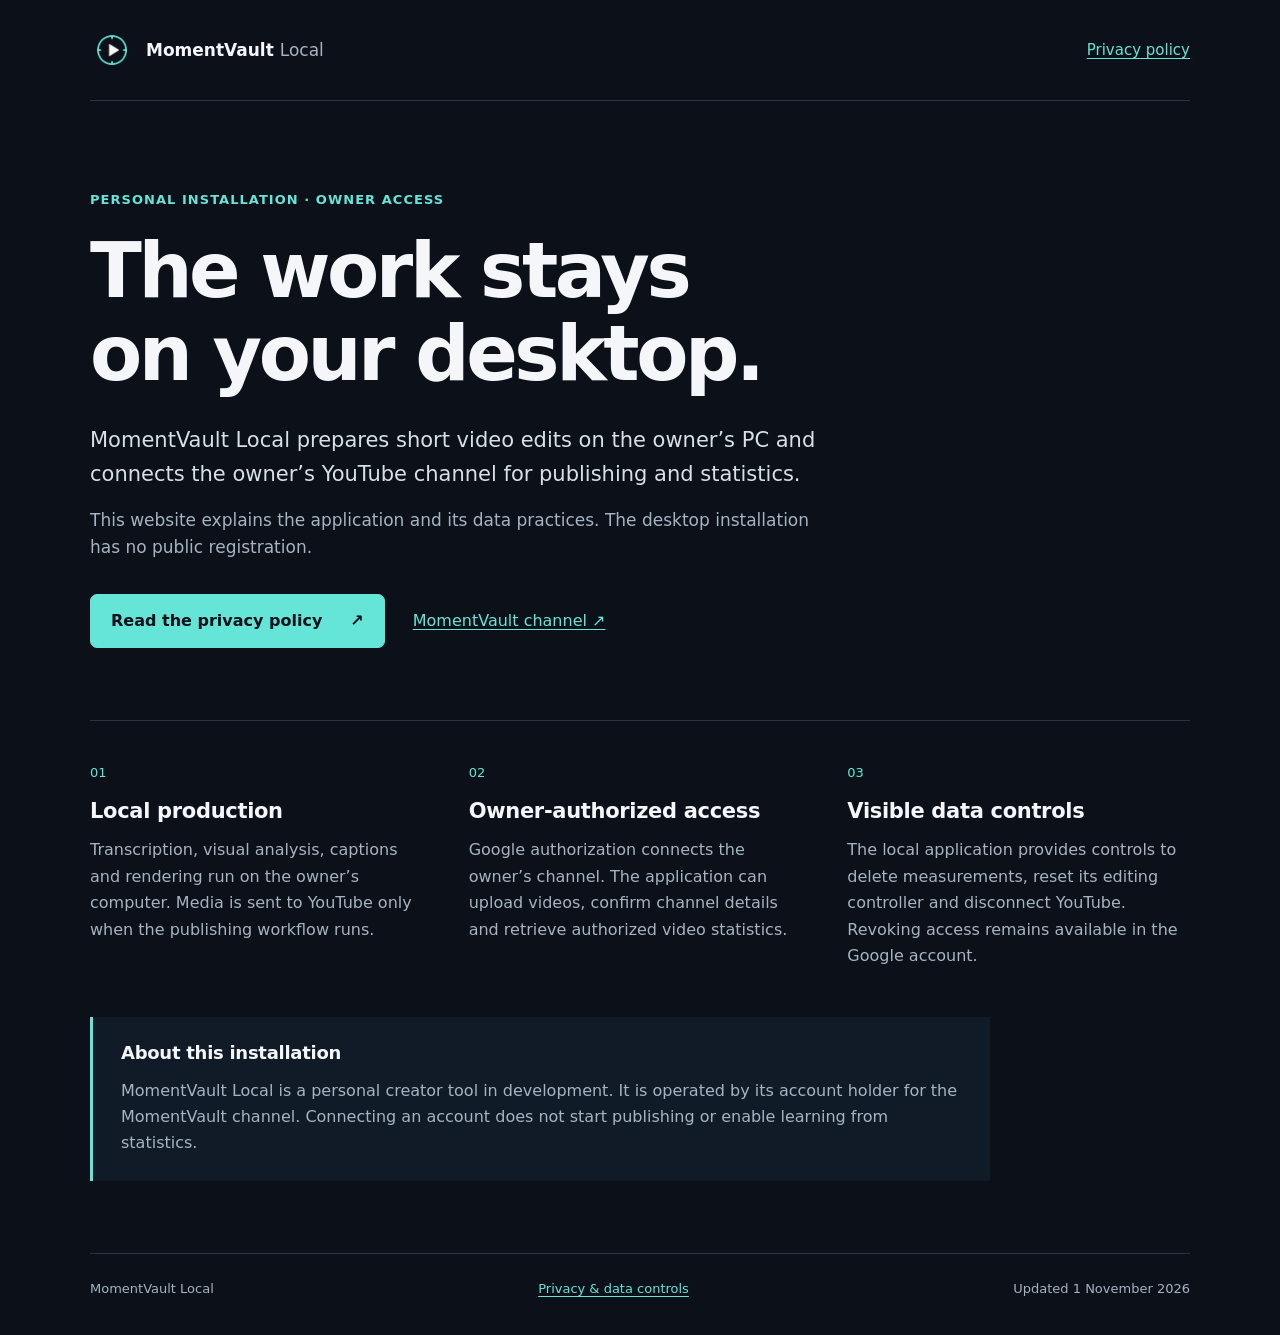
==== index.html @ fa466749 "Publish MomentVault Local information and privacy policy" ====
<!doctype html>
<html lang="en">
<head>
  <meta charset="utf-8">
  <meta name="viewport" content="width=device-width, initial-scale=1">
  <meta name="referrer" content="no-referrer">
  <meta http-equiv="Content-Security-Policy" content="default-src 'none'; style-src 'self'; img-src 'self'; base-uri 'none'; form-action 'none'">
  <meta name="description" content="MomentVault Local is a personal desktop tool for local video editing and owner-authorized YouTube publishing.">
  <title>MomentVault Local — Personal desktop tool</title>
  <link rel="stylesheet" href="style.css">
  <link rel="icon" href="mark.png" type="image/png">
</head>
<body>
  <a class="skip" href="#main">Skip to content</a>
  <header class="site-header wrap">
    <a class="brand" href="./"><img src="mark.png" width="44" height="44" alt=""><span>MomentVault <small>Local</small></span></a>
    <nav aria-label="Main"><a href="privacy.html">Privacy policy</a></nav>
  </header>
  <main id="main" class="wrap">
    <section class="hero" aria-labelledby="title">
      <p class="eyebrow">Personal installation · Owner access</p>
      <h1 id="title">The work stays<br>on your desktop.</h1>
      <p class="intro">MomentVault Local prepares short video edits on the owner’s PC and connects the owner’s YouTube channel for publishing and statistics.</p>
      <p class="intro secondary">This website explains the application and its data practices. The desktop installation has no public registration.</p>
      <div class="actions"><a class="button" href="privacy.html">Read the privacy policy <span aria-hidden="true">↗</span></a><a href="https://www.youtube.com/@MomentVaultCuts" target="_blank" rel="noopener noreferrer">MomentVault channel <span aria-hidden="true">↗</span></a></div>
    </section>
    <section class="features" aria-label="How the application works">
      <article><span class="number" aria-hidden="true">01</span><h2>Local production</h2><p>Transcription, visual analysis, captions and rendering run on the owner’s computer. Media is sent to YouTube only when the publishing workflow runs.</p></article>
      <article><span class="number" aria-hidden="true">02</span><h2>Owner-authorized access</h2><p>Google authorization connects the owner’s channel. The application can upload videos, confirm channel details and retrieve authorized video statistics.</p></article>
      <article><span class="number" aria-hidden="true">03</span><h2>Visible data controls</h2><p>The local application provides controls to delete measurements, reset its editing controller and disconnect YouTube. Revoking access remains available in the Google account.</p></article>
    </section>
    <aside class="note"><h2>About this installation</h2><p>MomentVault Local is a personal creator tool in development. It is operated by its account holder for the MomentVault channel. Connecting an account does not start publishing or enable learning from statistics.</p></aside>
  </main>
  <footer class="wrap footer"><span>MomentVault Local</span><a href="privacy.html">Privacy &amp; data controls</a><span>Updated 1 November 2026</span></footer>
</body>
</html>
---- style.css ----
:root{color-scheme:dark;--bg:#0b1019;--panel:#111b28;--ink:#f4f6fa;--muted:#a5b4c2;--accent:#65e5d7;--line:#293545;font-family:Segoe UI,system-ui,-apple-system,BlinkMacSystemFont,sans-serif;font-synthesis:none}
*{box-sizing:border-box}html{scroll-behavior:smooth}body{margin:0;background:var(--bg);color:var(--ink);font-size:17px;line-height:1.65}a{color:var(--accent);text-underline-offset:.2em}a:hover{color:#b1fff4}a:focus-visible{outline:3px solid var(--accent);outline-offset:6px;border-radius:3px}.wrap{width:min(1100px,calc(100% - 64px));margin-inline:auto}.site-header{padding-block:28px;display:flex;align-items:center;justify-content:space-between;gap:24px;border-bottom:1px solid var(--line)}.brand{display:flex;align-items:center;gap:12px;color:var(--ink);font-weight:650;text-decoration:none;white-space:nowrap}.brand img{border-radius:50%}.brand small{font-size:inherit;font-weight:400;color:var(--muted)}nav a{font-size:15px}.hero{padding-block:88px 72px;max-width:860px}.eyebrow{font-size:13px;font-weight:650;letter-spacing:.08em;text-transform:uppercase;color:var(--accent);margin:0 0 20px}h1{font-size:clamp(40px,6.5vw,76px);font-weight:650;line-height:1.09;letter-spacing:-.045em;margin:0 0 28px}.intro{max-width:730px;font-size:21px;line-height:1.6;margin:0 0 16px;color:#d7e0e8}.secondary{font-size:17px;color:var(--muted)}.actions{display:flex;gap:28px;align-items:center;flex-wrap:wrap;margin-top:32px}.actions a{font-size:16px}.button{display:inline-flex;gap:28px;justify-content:space-between;align-items:center;background:var(--accent);color:var(--bg);padding:13px 20px;border:1px solid var(--accent);border-radius:7px;font-weight:650;text-decoration:none;min-height:50px}.button:hover{background:#a2f6ec;color:var(--bg)}.features{display:grid;grid-template-columns:repeat(3,minmax(0,1fr));border-top:1px solid var(--line);gap:36px;padding-block:36px 48px}.number{font-size:13px;color:var(--accent);font-variant-numeric:tabular-nums}h2{font-size:21px;font-weight:600;line-height:1.35;letter-spacing:-.015em;margin:12px 0}p{margin:0 0 18px}.features p{font-size:16px;color:var(--muted);margin:0}.note{background:var(--panel);border-left:3px solid var(--accent);padding:24px 28px;max-width:900px;margin-bottom:72px}.note h2{font-size:18px;margin-top:0}.note p{font-size:16px;color:var(--muted);margin-bottom:0}.footer{padding-block:24px 36px;border-top:1px solid var(--line);display:flex;flex-wrap:wrap;justify-content:space-between;gap:12px 28px;font-size:13px;color:var(--muted)}.policy{max-width:860px;padding-block:64px 72px}.policy h1{font-size:clamp(38px,5vw,56px)}.policy section{margin-top:42px}.policy h2{font-size:25px;margin-bottom:16px}.policy p,.policy li{color:#c2ced9}.policy strong{color:var(--ink)}.policy ul{padding-left:24px}.policy li{margin-bottom:14px}code{font-size:.9em;overflow-wrap:anywhere;color:var(--accent)}.skip{position:absolute;left:24px;top:-80px;padding:12px 18px;background:var(--accent);color:var(--bg);z-index:5}.skip:focus{top:12px}@media(max-width:680px){.wrap{width:calc(100% - 40px)}.site-header{padding-block:20px;gap:16px}.brand{font-size:16px;gap:8px}.brand img{width:36px;height:36px}nav a{font-size:14px}.hero{padding-block:58px 48px}.intro{font-size:19px}.secondary{font-size:16px}.features{grid-template-columns:1fr;gap:28px;padding-block:28px 38px}.actions{align-items:flex-start;flex-direction:column;gap:20px}.note{margin-bottom:48px;padding:20px}.policy{padding-block:48px}.footer{flex-direction:column}}@media(prefers-reduced-motion:reduce){html{scroll-behavior:auto}}

.site-header nav a{display:inline-flex;align-items:center;min-height:44px}.brand{min-height:44px}
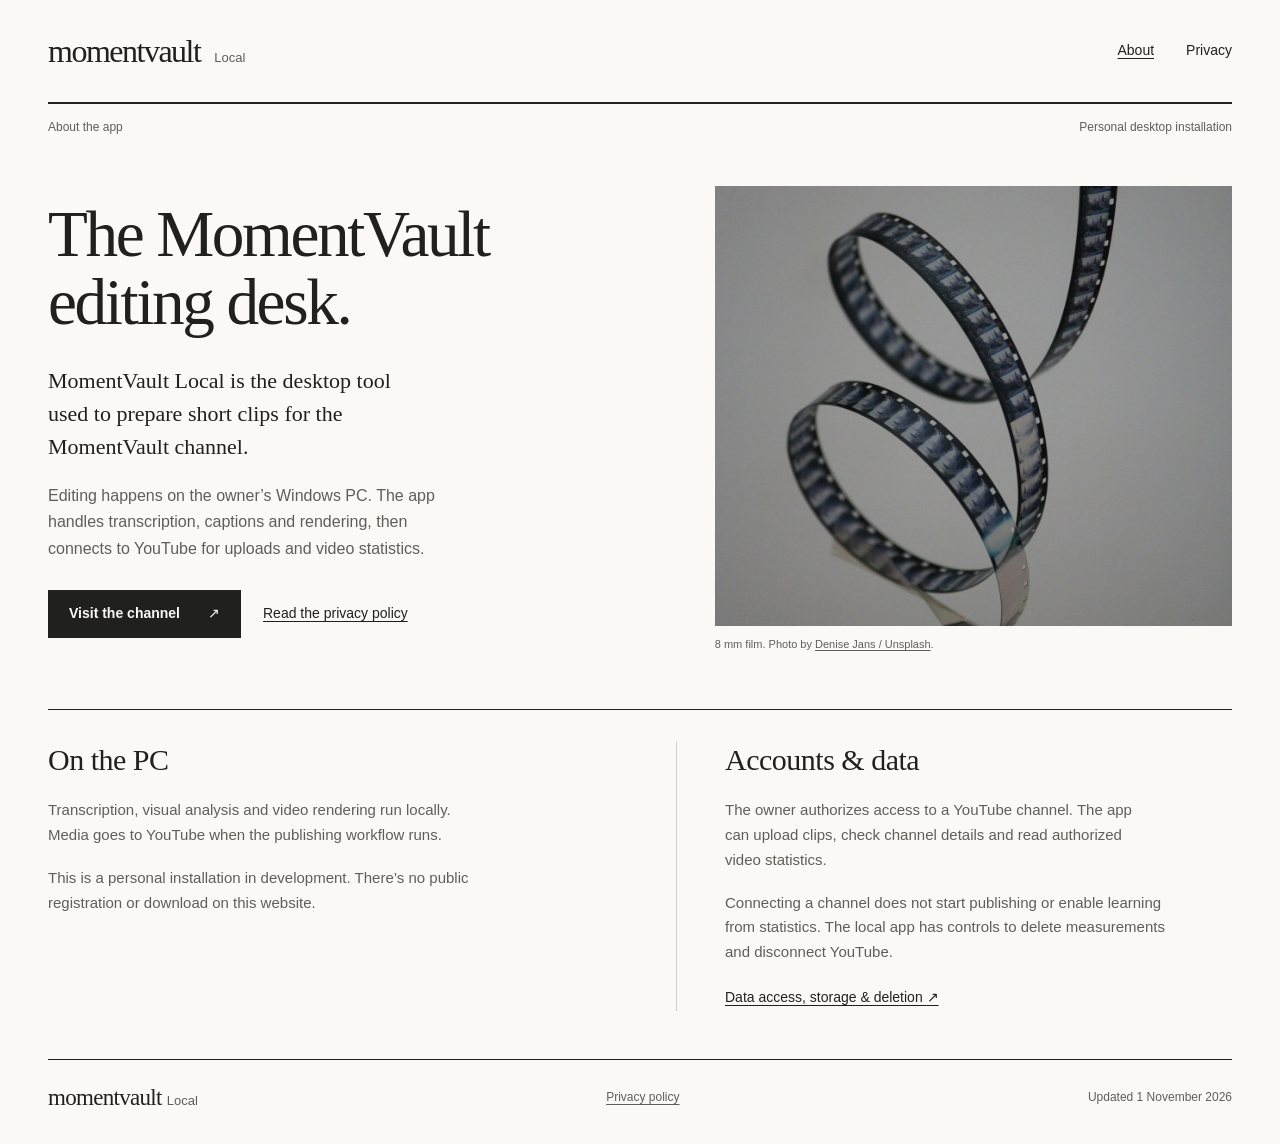
==== commit a1d3a9c0: "Refresh MomentVault with photographic editorial design Use a WIRED-inspired layout from getdesign.md" ====
--- a/index.html
+++ b/index.html
@@ -5,32 +5,36 @@
   <meta name="viewport" content="width=device-width, initial-scale=1">
   <meta name="referrer" content="no-referrer">
   <meta http-equiv="Content-Security-Policy" content="default-src 'none'; style-src 'self'; img-src 'self'; base-uri 'none'; form-action 'none'">
-  <meta name="description" content="MomentVault Local is a personal desktop tool for local video editing and owner-authorized YouTube publishing.">
-  <title>MomentVault Local — Personal desktop tool</title>
+  <meta name="description" content="About the desktop tool used to prepare clips for MomentVault, and how it handles YouTube data.">
+  <title>MomentVault Local — About the app</title>
   <link rel="stylesheet" href="style.css">
   <link rel="icon" href="mark.png" type="image/png">
 </head>
 <body>
   <a class="skip" href="#main">Skip to content</a>
   <header class="site-header wrap">
-    <a class="brand" href="./"><img src="mark.png" width="44" height="44" alt=""><span>MomentVault <small>Local</small></span></a>
-    <nav aria-label="Main"><a href="privacy.html">Privacy policy</a></nav>
+    <a class="brand" href="./" aria-label="MomentVault Local home">momentvault<span>Local</span></a>
+    <nav aria-label="Main"><a href="./" aria-current="page">About</a><a href="privacy.html">Privacy</a></nav>
   </header>
   <main id="main" class="wrap">
-    <section class="hero" aria-labelledby="title">
-      <p class="eyebrow">Personal installation · Owner access</p>
-      <h1 id="title">The work stays<br>on your desktop.</h1>
-      <p class="intro">MomentVault Local prepares short video edits on the owner’s PC and connects the owner’s YouTube channel for publishing and statistics.</p>
-      <p class="intro secondary">This website explains the application and its data practices. The desktop installation has no public registration.</p>
-      <div class="actions"><a class="button" href="privacy.html">Read the privacy policy <span aria-hidden="true">↗</span></a><a href="https://www.youtube.com/@MomentVaultCuts" target="_blank" rel="noopener noreferrer">MomentVault channel <span aria-hidden="true">↗</span></a></div>
+    <div class="edition"><span>About the app</span><span>Personal desktop installation</span></div>
+    <section class="cover" aria-labelledby="title">
+      <div class="cover-copy">
+        <h1 id="title">The MomentVault<br>editing desk.</h1>
+        <p class="intro">MomentVault Local is the desktop tool used to prepare short clips for the MomentVault channel.</p>
+        <p>Editing happens on the owner’s Windows PC. The app handles transcription, captions and rendering, then connects to YouTube for uploads and video statistics.</p>
+        <div class="actions"><a class="button" href="https://www.youtube.com/@MomentVaultCuts" target="_blank" rel="noopener noreferrer">Visit the channel <span aria-hidden="true">↗</span></a><a href="privacy.html">Read the privacy policy</a></div>
+      </div>
+      <figure class="cover-photo">
+        <img src="film.jpg" width="1200" height="1800" alt="A loose strip of 8 mm film curling against a grey background">
+        <figcaption>8 mm film. Photo by <a href="https://unsplash.com/photos/photography-of-camera-reel-film-9lTUAlNB87M">Denise Jans / Unsplash</a>.</figcaption>
+      </figure>
     </section>
-    <section class="features" aria-label="How the application works">
-      <article><span class="number" aria-hidden="true">01</span><h2>Local production</h2><p>Transcription, visual analysis, captions and rendering run on the owner’s computer. Media is sent to YouTube only when the publishing workflow runs.</p></article>
-      <article><span class="number" aria-hidden="true">02</span><h2>Owner-authorized access</h2><p>Google authorization connects the owner’s channel. The application can upload videos, confirm channel details and retrieve authorized video statistics.</p></article>
-      <article><span class="number" aria-hidden="true">03</span><h2>Visible data controls</h2><p>The local application provides controls to delete measurements, reset its editing controller and disconnect YouTube. Revoking access remains available in the Google account.</p></article>
+    <section class="details" aria-label="About this installation">
+      <article><h2>On the PC</h2><p>Transcription, visual analysis and video rendering run locally. Media goes to YouTube when the publishing workflow runs.</p><p>This is a personal installation in development. There’s no public registration or download on this website.</p></article>
+      <article><h2>Accounts &amp; data</h2><p>The owner authorizes access to a YouTube channel. The app can upload clips, check channel details and read authorized video statistics.</p><p>Connecting a channel does not start publishing or enable learning from statistics. The local app has controls to delete measurements and disconnect YouTube.</p><a class="text-link" href="privacy.html">Data access, storage &amp; deletion <span aria-hidden="true">↗</span></a></article>
     </section>
-    <aside class="note"><h2>About this installation</h2><p>MomentVault Local is a personal creator tool in development. It is operated by its account holder for the MomentVault channel. Connecting an account does not start publishing or enable learning from statistics.</p></aside>
   </main>
-  <footer class="wrap footer"><span>MomentVault Local</span><a href="privacy.html">Privacy &amp; data controls</a><span>Updated 1 November 2026</span></footer>
+  <footer class="wrap footer"><a class="footer-name" href="./">momentvault <span>Local</span></a><a href="privacy.html">Privacy policy</a><span>Updated 1 November 2026</span></footer>
 </body>
 </html>
--- a/style.css
+++ b/style.css
@@ -1,4 +1,52 @@
-:root{color-scheme:dark;--bg:#0b1019;--panel:#111b28;--ink:#f4f6fa;--muted:#a5b4c2;--accent:#65e5d7;--line:#293545;font-family:Segoe UI,system-ui,-apple-system,BlinkMacSystemFont,sans-serif;font-synthesis:none}
-*{box-sizing:border-box}html{scroll-behavior:smooth}body{margin:0;background:var(--bg);color:var(--ink);font-size:17px;line-height:1.65}a{color:var(--accent);text-underline-offset:.2em}a:hover{color:#b1fff4}a:focus-visible{outline:3px solid var(--accent);outline-offset:6px;border-radius:3px}.wrap{width:min(1100px,calc(100% - 64px));margin-inline:auto}.site-header{padding-block:28px;display:flex;align-items:center;justify-content:space-between;gap:24px;border-bottom:1px solid var(--line)}.brand{display:flex;align-items:center;gap:12px;color:var(--ink);font-weight:650;text-decoration:none;white-space:nowrap}.brand img{border-radius:50%}.brand small{font-size:inherit;font-weight:400;color:var(--muted)}nav a{font-size:15px}.hero{padding-block:88px 72px;max-width:860px}.eyebrow{font-size:13px;font-weight:650;letter-spacing:.08em;text-transform:uppercase;color:var(--accent);margin:0 0 20px}h1{font-size:clamp(40px,6.5vw,76px);font-weight:650;line-height:1.09;letter-spacing:-.045em;margin:0 0 28px}.intro{max-width:730px;font-size:21px;line-height:1.6;margin:0 0 16px;color:#d7e0e8}.secondary{font-size:17px;color:var(--muted)}.actions{display:flex;gap:28px;align-items:center;flex-wrap:wrap;margin-top:32px}.actions a{font-size:16px}.button{display:inline-flex;gap:28px;justify-content:space-between;align-items:center;background:var(--accent);color:var(--bg);padding:13px 20px;border:1px solid var(--accent);border-radius:7px;font-weight:650;text-decoration:none;min-height:50px}.button:hover{background:#a2f6ec;color:var(--bg)}.features{display:grid;grid-template-columns:repeat(3,minmax(0,1fr));border-top:1px solid var(--line);gap:36px;padding-block:36px 48px}.number{font-size:13px;color:var(--accent);font-variant-numeric:tabular-nums}h2{font-size:21px;font-weight:600;line-height:1.35;letter-spacing:-.015em;margin:12px 0}p{margin:0 0 18px}.features p{font-size:16px;color:var(--muted);margin:0}.note{background:var(--panel);border-left:3px solid var(--accent);padding:24px 28px;max-width:900px;margin-bottom:72px}.note h2{font-size:18px;margin-top:0}.note p{font-size:16px;color:var(--muted);margin-bottom:0}.footer{padding-block:24px 36px;border-top:1px solid var(--line);display:flex;flex-wrap:wrap;justify-content:space-between;gap:12px 28px;font-size:13px;color:var(--muted)}.policy{max-width:860px;padding-block:64px 72px}.policy h1{font-size:clamp(38px,5vw,56px)}.policy section{margin-top:42px}.policy h2{font-size:25px;margin-bottom:16px}.policy p,.policy li{color:#c2ced9}.policy strong{color:var(--ink)}.policy ul{padding-left:24px}.policy li{margin-bottom:14px}code{font-size:.9em;overflow-wrap:anywhere;color:var(--accent)}.skip{position:absolute;left:24px;top:-80px;padding:12px 18px;background:var(--accent);color:var(--bg);z-index:5}.skip:focus{top:12px}@media(max-width:680px){.wrap{width:calc(100% - 40px)}.site-header{padding-block:20px;gap:16px}.brand{font-size:16px;gap:8px}.brand img{width:36px;height:36px}nav a{font-size:14px}.hero{padding-block:58px 48px}.intro{font-size:19px}.secondary{font-size:16px}.features{grid-template-columns:1fr;gap:28px;padding-block:28px 38px}.actions{align-items:flex-start;flex-direction:column;gap:20px}.note{margin-bottom:48px;padding:20px}.policy{padding-block:48px}.footer{flex-direction:column}}@media(prefers-reduced-motion:reduce){html{scroll-behavior:auto}}
-
-.site-header nav a{display:inline-flex;align-items:center;min-height:44px}.brand{min-height:44px}
+:root{color-scheme:light;--paper:#faf9f6;--ink:#20201d;--muted:#5f5e57;--line:#cfcec6;--link:#24546c;--sans:Arial,Helvetica,sans-serif;--serif:Georgia,'Times New Roman',serif;font-family:var(--sans);font-synthesis:none}
+*{box-sizing:border-box}
+html{scroll-behavior:smooth}
+body{margin:0;background:var(--paper);color:var(--ink);font-size:17px;line-height:1.65}
+a{color:inherit;text-underline-offset:.22em;text-decoration-thickness:1px}
+a:hover{text-decoration-thickness:2px}
+a:focus-visible{outline:2px solid var(--ink);outline-offset:5px}
+.wrap{width:min(1200px,calc(100% - 96px));margin-inline:auto}
+.site-header{min-height:104px;display:flex;align-items:center;justify-content:space-between;gap:24px;border-bottom:2px solid var(--ink)}
+.brand{display:flex;align-items:baseline;gap:14px;font:32px/1.2 var(--serif);letter-spacing:-1.5px;text-decoration:none}
+.brand span,.footer-name span{font:13px/1.5 var(--sans);letter-spacing:0;color:var(--muted)}
+nav{display:flex;gap:32px}
+nav a{display:inline-flex;align-items:center;min-height:44px;font-size:14px;text-decoration:none}
+nav a[aria-current=page]{text-decoration:underline}
+.edition{display:flex;justify-content:space-between;gap:16px;padding-block:14px;font-size:12px;color:var(--muted)}
+.cover{display:grid;grid-template-columns:minmax(0,1.15fr) minmax(0,1fr);gap:72px;padding-block:34px 56px;align-items:center}
+h1,h2{font-family:var(--serif);font-weight:400;text-wrap:balance}
+h1{font-size:clamp(42px,5.1vw,68px);line-height:1.03;letter-spacing:-2.4px;margin:0 0 28px}
+.intro{font:22px/1.5 var(--serif);margin-bottom:20px;max-width:33ch}
+p{margin:0 0 18px;max-width:65ch;text-wrap:pretty}
+.cover-copy>p:not(.intro){font-size:16px;color:var(--muted);max-width:47ch}
+.actions{display:flex;align-items:center;flex-wrap:wrap;gap:22px;margin-top:28px;font-size:14px}
+.button{display:inline-flex;align-items:center;justify-content:space-between;gap:28px;min-height:48px;padding:10px 20px;background:var(--ink);color:var(--paper);font-weight:600;text-decoration:none;border:1px solid var(--ink);transition:background .16s,color .16s}
+.button:hover{background:var(--paper);color:var(--ink)}
+.button:active{transform:translateY(1px)}
+figure{margin:0}
+.cover-photo img{display:block;width:100%;height:440px;object-fit:cover;object-position:50% 58%;background:#aaa}
+figcaption{font:11px/1.6 var(--sans);color:var(--muted);margin-top:10px}
+.details{display:grid;grid-template-columns:1fr 1fr;gap:72px;border-top:1px solid var(--ink);padding-block:32px 48px}
+.details article+article{border-left:1px solid var(--line);padding-left:48px}
+h2{font-size:30px;line-height:1.2;letter-spacing:-.5px;margin:0 0 20px}
+.details p{font-size:15px;color:var(--muted);max-width:53ch}
+.text-link{font-size:14px}
+.footer{border-top:1px solid var(--ink);padding-block:22px 30px;display:flex;justify-content:space-between;align-items:center;gap:16px;font-size:12px;color:var(--muted)}
+.footer-name{font:23px/1.4 var(--serif);color:var(--ink);text-decoration:none;letter-spacing:-.7px}
+.policy{max-width:800px;padding-block:48px 72px}
+.eyebrow{font:12px/1.5 var(--sans);color:var(--muted);margin-bottom:20px}
+.policy h1{font-size:56px;line-height:1.1}
+.policy .intro{font-size:22px;max-width:60ch}
+.policy section{margin-top:36px;border-top:1px solid var(--line);padding-top:28px}
+.policy h2{font-size:28px}
+.policy p,.policy li{font:17px/1.75 var(--serif)}
+.policy a{color:var(--link)}
+.policy strong{font-weight:700}
+.policy ul{padding-left:24px}
+.policy li{margin-bottom:16px}
+code{font:13px/1.6 Consolas,monospace;overflow-wrap:anywhere}
+.skip{position:absolute;left:24px;top:-80px;padding:12px 18px;background:var(--ink);color:var(--paper);z-index:5}
+.skip:focus{top:12px}
+@media(max-width:900px){.wrap{width:calc(100% - 64px)}.cover{gap:36px}.cover-photo img{height:400px}.details{gap:36px}.details article+article{padding-left:32px}.actions{gap:18px}h1{letter-spacing:-1.5px}}
+@media(max-width:650px){.wrap{width:calc(100% - 40px)}.site-header{min-height:84px;gap:16px}.brand{font-size:26px;gap:8px}.brand span{font-size:12px}nav{gap:20px}nav a{font-size:13px}.edition{font-size:10px;gap:12px}.cover{grid-template-columns:1fr;gap:32px;padding-block:28px 36px}.intro{font-size:22px}.cover-copy>p:not(.intro){font-size:15px}.cover-photo img{height:300px;object-position:50% 60%}.details{grid-template-columns:1fr;gap:28px;padding-block:28px 36px}.details article+article{border-left:0;border-top:1px solid var(--line);padding:28px 0 0}.details h2{font-size:28px}.footer{flex-wrap:wrap;align-items:baseline;gap:16px 24px}.footer>span{flex-basis:100%}.policy{padding-block:36px 48px}.policy h1{font-size:44px}.policy p,.policy li{font-size:17px}.policy h2{font-size:26px}}
+@media(prefers-reduced-motion:reduce){html{scroll-behavior:auto}a{transition:none}}
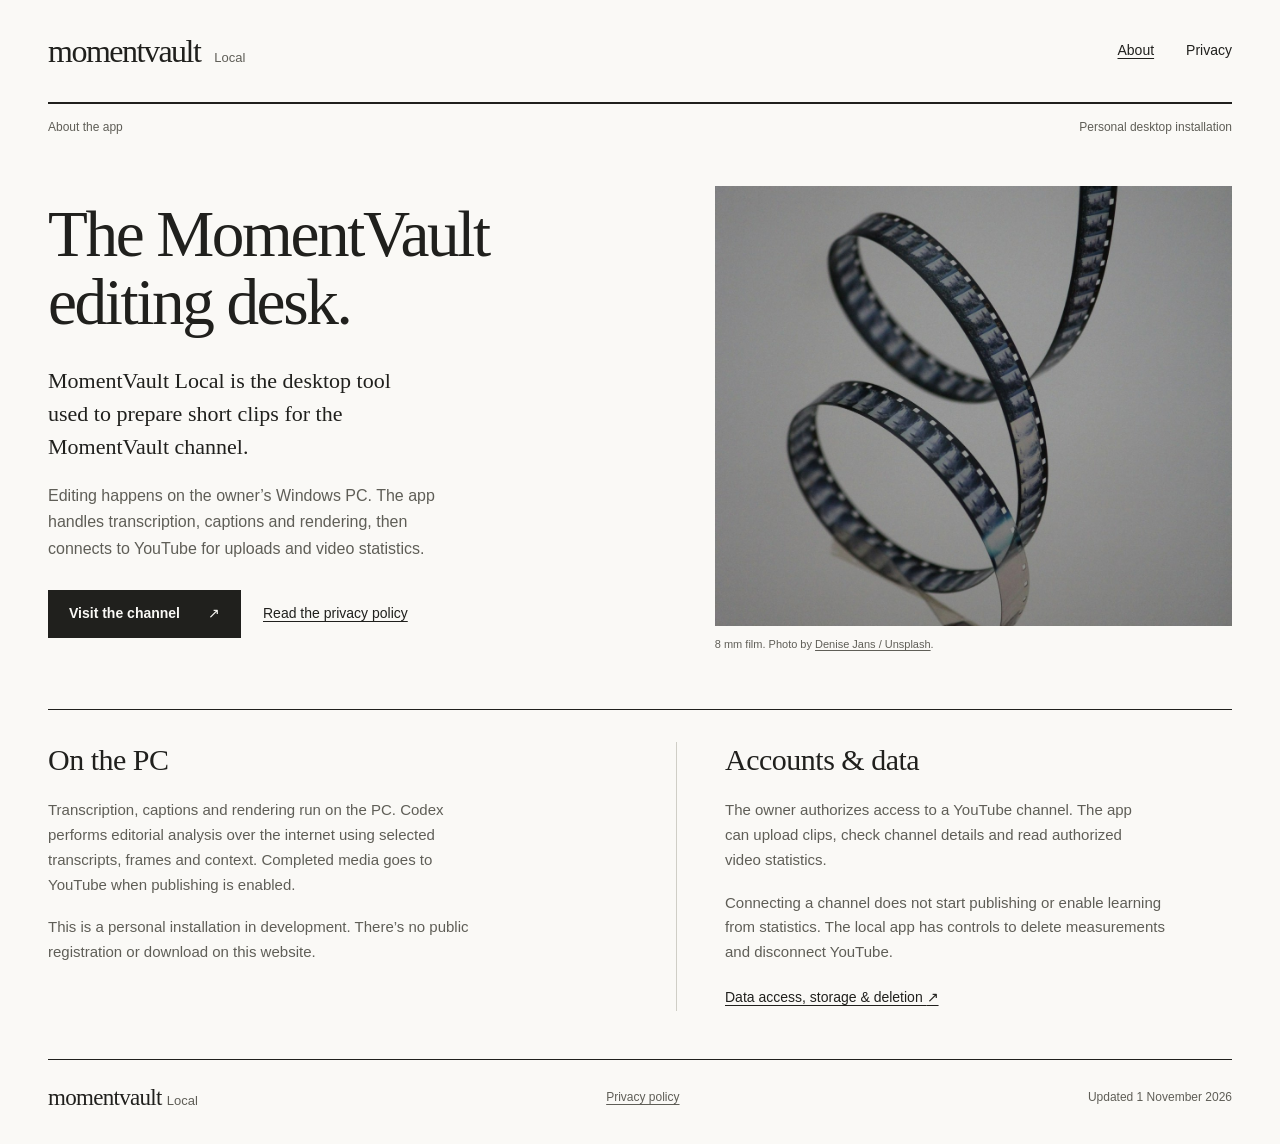
==== commit 8d29dc5d: "docs: distinguish local media tools from Codex analysis Keep the public app description consistent w" ====
--- a/index.html
+++ b/index.html
@@ -31,7 +31,7 @@
       </figure>
     </section>
     <section class="details" aria-label="About this installation">
-      <article><h2>On the PC</h2><p>Transcription, visual analysis and video rendering run locally. Media goes to YouTube when the publishing workflow runs.</p><p>This is a personal installation in development. There’s no public registration or download on this website.</p></article>
+      <article><h2>On the PC</h2><p>Transcription, captions and rendering run on the PC. Codex performs editorial analysis over the internet using selected transcripts, frames and context. Completed media goes to YouTube when publishing is enabled.</p><p>This is a personal installation in development. There’s no public registration or download on this website.</p></article>
       <article><h2>Accounts &amp; data</h2><p>The owner authorizes access to a YouTube channel. The app can upload clips, check channel details and read authorized video statistics.</p><p>Connecting a channel does not start publishing or enable learning from statistics. The local app has controls to delete measurements and disconnect YouTube.</p><a class="text-link" href="privacy.html">Data access, storage &amp; deletion <span aria-hidden="true">↗</span></a></article>
     </section>
   </main>
